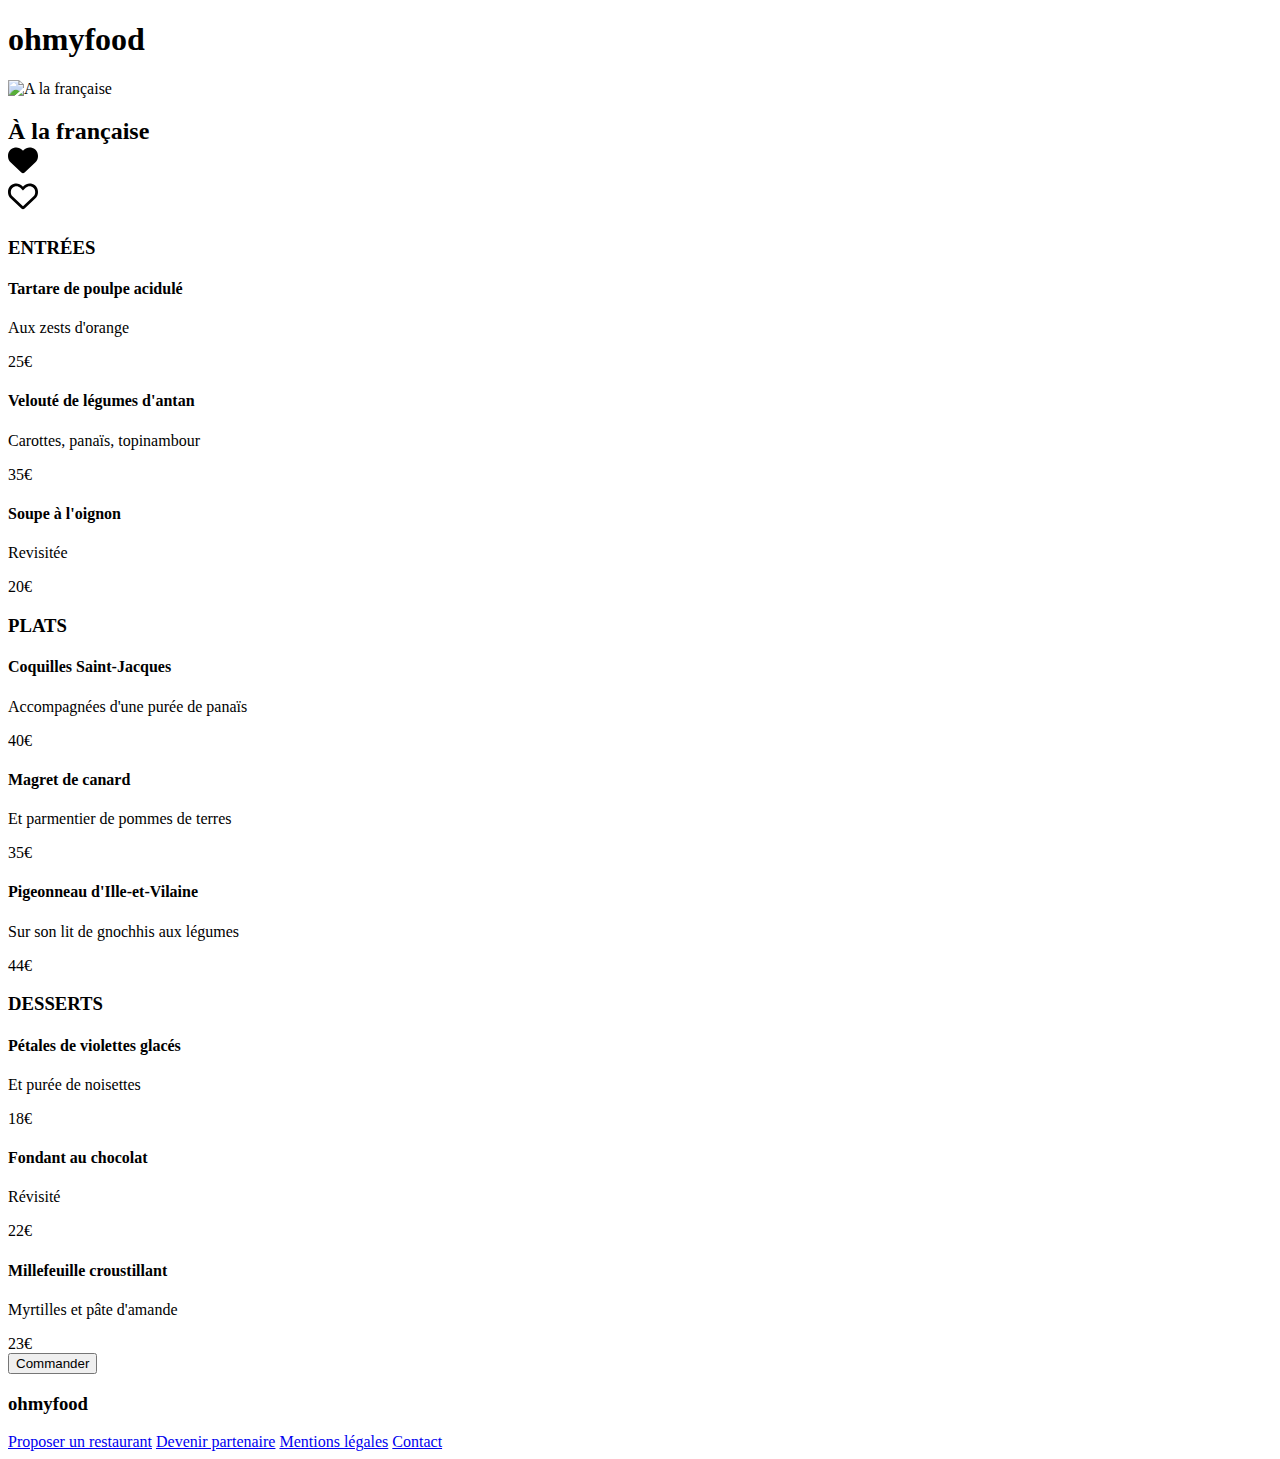
==== A la française.html @ dd73685d "menu" ====
<!DOCTYPE html>
<html lang="fr">

    <head>

        <meta charset="UTF-8">
        <meta http-equiv="X-UA-Compatible" content="IE=edge">
        <meta name="viewport" content="width=device-width, initial-scale=1.0">

        <title>A la française</title>

        <link rel="preconnect" href="https://fonts.googleapis.com">
        <link rel="preconnect" href="https://fonts.gstatic.com" crossorigin>
        <link href="https://fonts.googleapis.com/css2?family=Roboto:ital,wght@0,100;0,300;0,400;0,500;0,700;0,900;1,100;1,300;1,400;1,500;1,700;1,900&family=Shrikhand&display=swap" rel="stylesheet">
       
        <script src="https://kit.fontawesome.com/b47249feaf.js" crossorigin="anonymous"></script>

        <link rel="stylesheet" href="css/composants/normalize.css">
        <link rel="stylesheet" href="CSS/BASE/PAGE ACCUEIL/header.css">
        <link rel="stylesheet" href="CSS/BASE/MENU/main.css">
        <link rel="stylesheet" href="CSS/BASE/PAGE ACCUEIL/footer.css">
        <link rel="stylesheet" href="CSS/COMPOSANTS/btn.css">
    </head>

    <!-- Header -->

    <header>
        <a href="./Page d'accueil.html">
            <i class="fas fa-arrow-left"></i>
        </a>

        <h1>ohmyfood</h1>
    
        
    </header>

    <body>
        <main>

            <div>
                <img src="./images/restaurants/a_la_française.jpg" alt="A la française">
            </div>
            <div class="menu">

                <h2>À la française
                    <div class="container">
                        <div class="solid">
                            <svg width="30" height="30" viewBox="0 0 512 512">
                                <defs>
                                    
                                    <linearGradient id="Gradient1" x1="0" x2="0" y1="0" y2="1">
                                        <stop offset="0%" stop-color="#9356DC"/>
                                        <stop offset="100%" stop-color="#FF79DA"/>
                                      </linearGradient>
                                </defs>
                                <path d="M0 190.9V185.1C0 115.2 50.52 55.58 119.4 44.1C164.1 36.51 211.4 51.37 244 84.02L256 96L267.1 84.02C300.6 51.37 347 36.51 392.6 44.1C461.5 55.58 512 115.2 512 185.1V190.9C512 232.4 494.8 272.1 464.4 300.4L283.7 469.1C276.2 476.1 266.3 480 256 480C245.7 480 235.8 476.1 228.3 469.1L47.59 300.4C17.23 272.1 .0003 232.4 .0003 190.9L0 190.9z"/>
                            </svg>
                        </div>
                        <div class="regular">
                            <svg width="30" height="30" viewBox="0 0 512 512">
                                <path d="M244 84L255.1 96L267.1 84.02C300.6 51.37 347 36.51 392.6 44.1C461.5 55.58 512 115.2 512 185.1V190.9C512 232.4 494.8 272.1 464.4 300.4L283.7 469.1C276.2 476.1 266.3 480 256 480C245.7 480 235.8 476.1 228.3 469.1L47.59 300.4C17.23 272.1 0 232.4 0 190.9V185.1C0 115.2 50.52 55.58 119.4 44.1C164.1 36.51 211.4 51.37 244 84C243.1 84 244 84.01 244 84L244 84zM255.1 163.9L210.1 117.1C188.4 96.28 157.6 86.4 127.3 91.44C81.55 99.07 48 138.7 48 185.1V190.9C48 219.1 59.71 246.1 80.34 265.3L256 429.3L431.7 265.3C452.3 246.1 464 219.1 464 190.9V185.1C464 138.7 430.4 99.07 384.7 91.44C354.4 86.4 323.6 96.28 301.9 117.1L255.1 163.9z"/>
                            </svg>
                        </div>
                    </div>
                </h2>

            <!-- Entrées -->

                <h3>ENTRÉES<a href=""></a></h3>

                <div class="container">

                        <div class="card">
                            <h4>Tartare de poulpe acidulé</h4>
                            <p>Aux zests d'orange</p>
                            <div class="price">
                                25€
                            </div>
                        </div>

                        <div class="card">
                            <h4>Velouté de légumes d'antan</h4>
                            <p>Carottes, panaïs, topinambour</p>
                            <div class="price">
                                35€ 
                            </div>
                        </div>

                        <div class="card">
                            <h4>Soupe à l'oignon</h4>
                            <p>Revisitée</p>
                            <div class="price">
                                20€
                            </div>
                        </div>
                </div>

            <!-- Plats -->

                <h3>PLATS<a href=""></a></h3>
                
                <div class="container">

                    <div class="card">
                        <h4>Coquilles Saint-Jacques</h4>
                        <p>Accompagnées d'une purée de panaïs</p>
                        <div class="price">
                            40€
                        </div>
                    </div>

                    <div class="card">
                        <h4>Magret de canard</h4>
                        <p>Et parmentier de pommes de terres</p>
                        <div class="price">
                            35€
                        </div>
                    </div>

                    <div class="card">
                        <h4>Pigeonneau d'Ille-et-Vilaine</h4>
                        <p>Sur son lit de gnochhis aux légumes</p>
                        <div class="price">
                            44€
                        </div>
                    </div>
                </div>
                
            <!-- Desserts -->

                <h3>DESSERTS<a href=""></a></h3>
                
                <div class="container">

                    <div class="card">
                        <h4>Pétales de violettes glacés</h4>
                        <p>Et purée de noisettes</p>
                        <div class="price">
                            18€
                        </div>
                    </div>

                    <div class="card">
                        <h4>Fondant au chocolat</h4>
                        <p>Révisité</p>
                        <div class="price">
                            22€
                        </div>
                    </div>

                    <div class="card">
                        <h4>Millefeuille croustillant</h4>
                        <p>Myrtilles et pâte d'amande</p>
                        <div class="price">
                            23€
                        </div>
                    </div>
                </div>

            <!-- Commande -->

                <nav>
                    <a href="">
                        <button class="btn_commande" type="button">Commander</button>
                    </a>
                </nav>
            </div>
        </main>
    </body>

    <!-- Footer -->

    <footer>

        <div class="logo">

            <h3>ohmyfood</h3>
            
        </div>
        <div>
            <a class="text" href="#"><i class="fa-solid fa-utensils"></i>    Proposer un restaurant</a>
            <a class="text" href="#"><i class="fa-solid fa-handshake-angle"></i>Devenir partenaire</a>
            <a href="#">Mentions légales</a>
            <a href="#">Contact</a>
        </div>

    </footer>
</html>
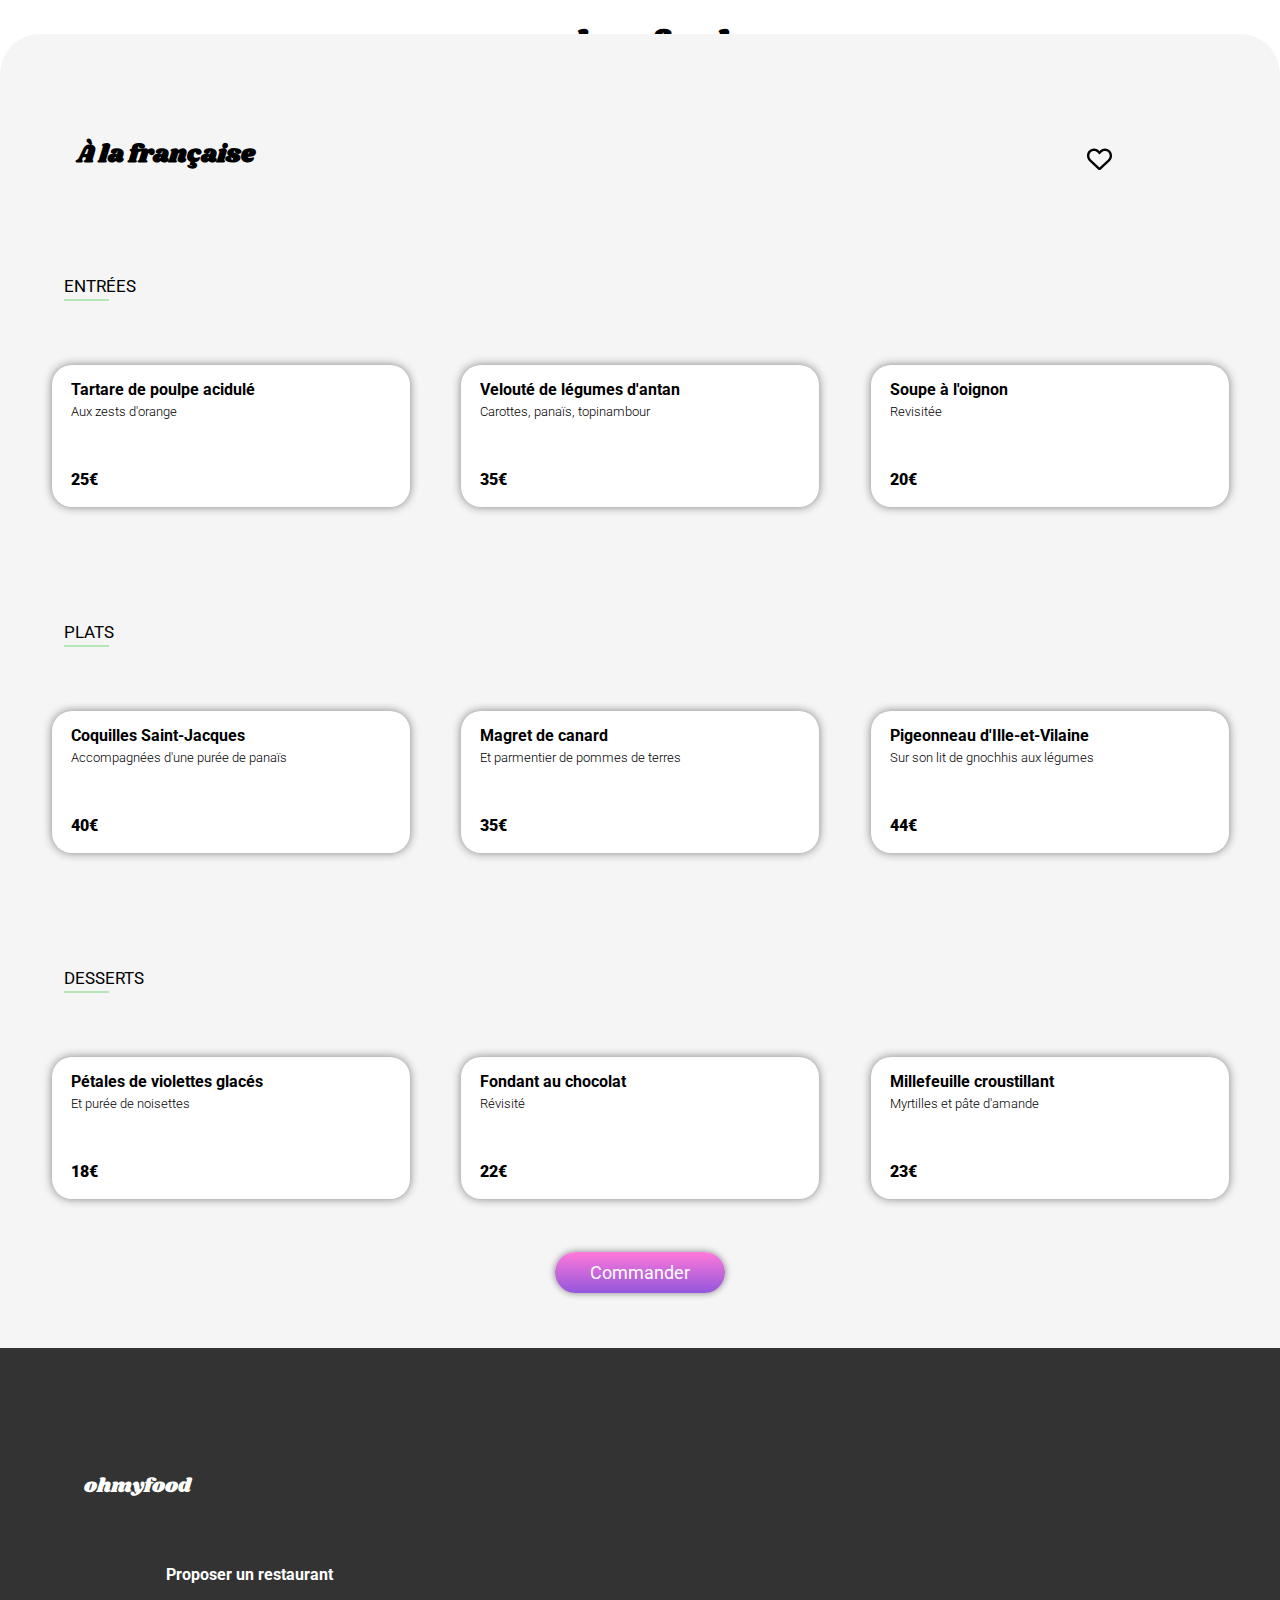
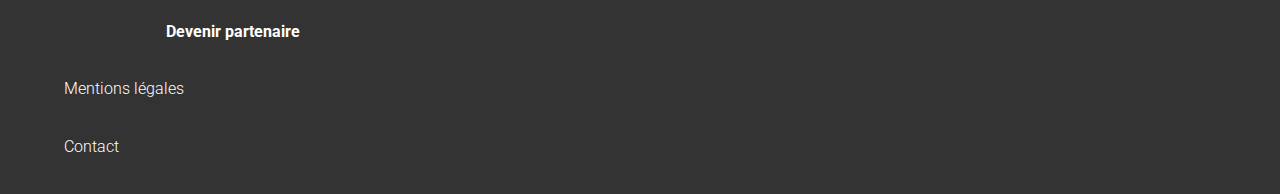
==== commit aa2658ca: "scss" ====
--- a/A la française.html
+++ b/A la française.html
@@ -15,11 +15,11 @@
        
         <script src="https://kit.fontawesome.com/b47249feaf.js" crossorigin="anonymous"></script>
 
-        <link rel="stylesheet" href="css/composants/normalize.css">
-        <link rel="stylesheet" href="CSS/BASE/PAGE ACCUEIL/header.css">
-        <link rel="stylesheet" href="CSS/BASE/MENU/main.css">
-        <link rel="stylesheet" href="CSS/BASE/PAGE ACCUEIL/footer.css">
-        <link rel="stylesheet" href="CSS/COMPOSANTS/btn.css">
+        <link rel="stylesheet" href="scss/composants/normalize.css">
+        <link rel="stylesheet" href="SCSS/BASE/PAGE ACCUEIL/header.css">
+        <link rel="stylesheet" href="SCSS/BASE/MENU/main.css">
+        <link rel="stylesheet" href="SCSS/BASE/PAGE ACCUEIL/footer.css">
+        <link rel="stylesheet" href="SCSS/COMPOSANTS/btn.css">
     </head>
 
     <!-- Header -->
--- a/SCSS/BASE/PAGE ACCUEIL/header.css
+++ b/SCSS/BASE/PAGE ACCUEIL/header.css
@@ -0,0 +1,12 @@
+header i {
+  position: absolute;
+  color: black;
+  font-size: 22px;
+  left: 5%;
+  top: 4%;
+}
+header h1 {
+  font-family: "Shrikhand";
+  text-align: center;
+  margin: 20px 0px 8px 0px;
+}/*# sourceMappingURL=header.css.map */--- a/SCSS/BASE/MENU/main.css
+++ b/SCSS/BASE/MENU/main.css
@@ -0,0 +1,119 @@
+@charset "UTF-8";
+div {
+  position: relative;
+  width: auto;
+}
+div img {
+  width: 100%;
+  height: 20%;
+  -o-object-fit: cover;
+     object-fit: cover;
+}
+
+.menu {
+  font-family: "Roboto";
+  background-color: #f5f5f5;
+  border-radius: 40px 40px 0px 0px;
+  margin-top: -80px;
+}
+.menu nav {
+  text-align: center;
+}
+
+h2 {
+  font-family: "Shrikhand";
+  font-size: 25px;
+  padding: 8% 0% 0% 6%;
+  /* Sert à ce que le coeur vide soit devant le coeur plein pour le masquer */
+  /* Sert à faire disparaitre le coeur vide sur le hover */
+}
+h2 .regular, h2 .solid {
+  /*  Sert à centrer le svg dans sa div  */
+  display: flex;
+  justify-content: center;
+  align-items: center;
+  /*  Sert à centrer la div dans le container, ces valeurs peuvent bouger dans ton projet  */
+  position: absolute;
+  margin-top: -29px;
+  left: 84%;
+  /*  Sert à donner une taille à la div pour le hover  */
+  background-color: #f5f5f5;
+  width: 25px;
+  height: 25px;
+  border-radius: 10px;
+}
+h2 .regular {
+  z-index: 10;
+}
+h2 .solid {
+  fill: url(#Gradient1);
+}
+h2 .regular:hover {
+  display: none;
+}
+
+.card {
+  width: auto;
+  height: 70px;
+  background-color: white;
+  box-shadow: 0px 0px 10px 0px grey;
+  border-radius: 20px;
+  margin: 0px 2% 13px 2%;
+  padding: 0px 0px 0px 15px;
+}
+
+h3 {
+  font-weight: 400;
+  font-size: 17px;
+  margin: 8% 0% 5% 5%;
+}
+h3 a::after {
+  content: "";
+  display: block;
+  width: 45px;
+  padding-top: 3px;
+  border-bottom: 2px solid #b4e7b6;
+}
+
+h4 {
+  margin: 0;
+  padding: 15px 0px 0px 0px;
+  font-size: 16px;
+}
+
+p {
+  margin: 0;
+  padding: 5px 0px 8px 0px;
+  font-size: 13px;
+  font-weight: 300;
+}
+
+.price {
+  margin: 0;
+  position: absolute;
+  font-weight: 900;
+  left: 83%;
+  bottom: 17%;
+}
+
+@media screen and (min-width: 768px) {
+  .container {
+    display: flex;
+    flex-direction: row;
+    flex-wrap: wrap;
+    justify-content: space-evenly;
+    align-items: center;
+  }
+  .container .card {
+    width: 25%;
+    height: 142px;
+    margin: 0px 0% 13px 0%;
+    padding: 0px 19px 0px 19px;
+  }
+  .container .card .price {
+    margin: 43px 0px 0px 0px;
+    position: unset;
+    left: 0%;
+    bottom: 0%;
+  }
+}/*# sourceMappingURL=main.css.map */--- a/SCSS/BASE/PAGE ACCUEIL/footer.css
+++ b/SCSS/BASE/PAGE ACCUEIL/footer.css
@@ -0,0 +1,32 @@
+footer {
+  font-family: "Roboto";
+  width: 100%;
+  background-color: #000000cc;
+}
+footer h3 {
+  font-family: "Shrikhand";
+  color: white;
+  padding: 20px 0px 0px 20px;
+  font-size: 20px;
+  font-weight: 100;
+}
+footer div {
+  display: flex;
+  flex-direction: column;
+  font-weight: 500;
+}
+footer div i {
+  position: absolute;
+  color: white;
+  left: 5%;
+}
+footer a {
+  font-weight: 300;
+  color: white;
+  text-decoration: none;
+  padding: 0% 0% 3% 5%;
+}
+footer .text {
+  font-weight: bold;
+  padding-left: 13%;
+}/*# sourceMappingURL=footer.css.map */--- a/SCSS/COMPOSANTS/btn.css
+++ b/SCSS/COMPOSANTS/btn.css
@@ -0,0 +1,80 @@
+body {
+  margin: 0;
+}
+
+.btn_accueil {
+  font-size: 18px;
+  border: 0px;
+  border-radius: 25px 25px 25px 25px;
+  background: linear-gradient(#FF79DA, #9356DC);
+  box-shadow: 0px 0px 7px 0px grey;
+  color: white;
+  padding: 14px;
+  margin: 11px 0px 55px 0px;
+}
+
+.btn_accueil:hover {
+  box-shadow: 0px 0px 9px 2px grey;
+}
+
+.section_nav .btn {
+  display: flex;
+  justify-content: flex-start;
+  align-items: center;
+  width: 90%;
+  height: 70px;
+  font-size: 17px;
+  font-weight: 600;
+  border: 0px;
+  border-radius: 25px 25px 25px 25px;
+  background: white;
+  color: black;
+  box-shadow: 0px 0px 13px 4px lightgrey;
+  margin: 0px 0px 20px 0px;
+}
+.section_nav .btn:hover {
+  background-color: #d1b1f847;
+  box-shadow: 0px 0px 13px 10px lightgrey;
+}
+.section_nav .btn:hover .icon {
+  color: #9356DC;
+}
+
+.btn_commande {
+  font-size: 18px;
+  border: 0px;
+  border-radius: 25px 25px 25px 25px;
+  background: linear-gradient(#FF79DA, #9356DC);
+  box-shadow: 0px 0px 7px 0px grey;
+  color: white;
+  padding: 14px;
+  margin: 11px 0px 55px 0px;
+  margin: 40px 0px 55px 0px;
+  padding: 10px 35px 10px 35px;
+  font-family: "Roboto";
+  text-align: center;
+  transform: scale(1);
+  transition: transform 0.4s;
+}
+.btn_commande:hover {
+  box-shadow: 0px 0px 9px 2px grey;
+  transform: scale(1.15);
+}
+
+@media screen and (min-width: 768px) {
+  .btn_accueil {
+    font-size: 20px;
+    margin: 30px 0px 55px 0px;
+    padding: 17px;
+  }
+
+  .section_nav .btn {
+    width: 100%;
+    margin: 0px 15px 30px 15px;
+  }
+}
+@media screen and (min-width: 1068px) {
+  .section_nav .btn {
+    margin: 20px 15px 70px 15px;
+  }
+}/*# sourceMappingURL=btn.css.map */